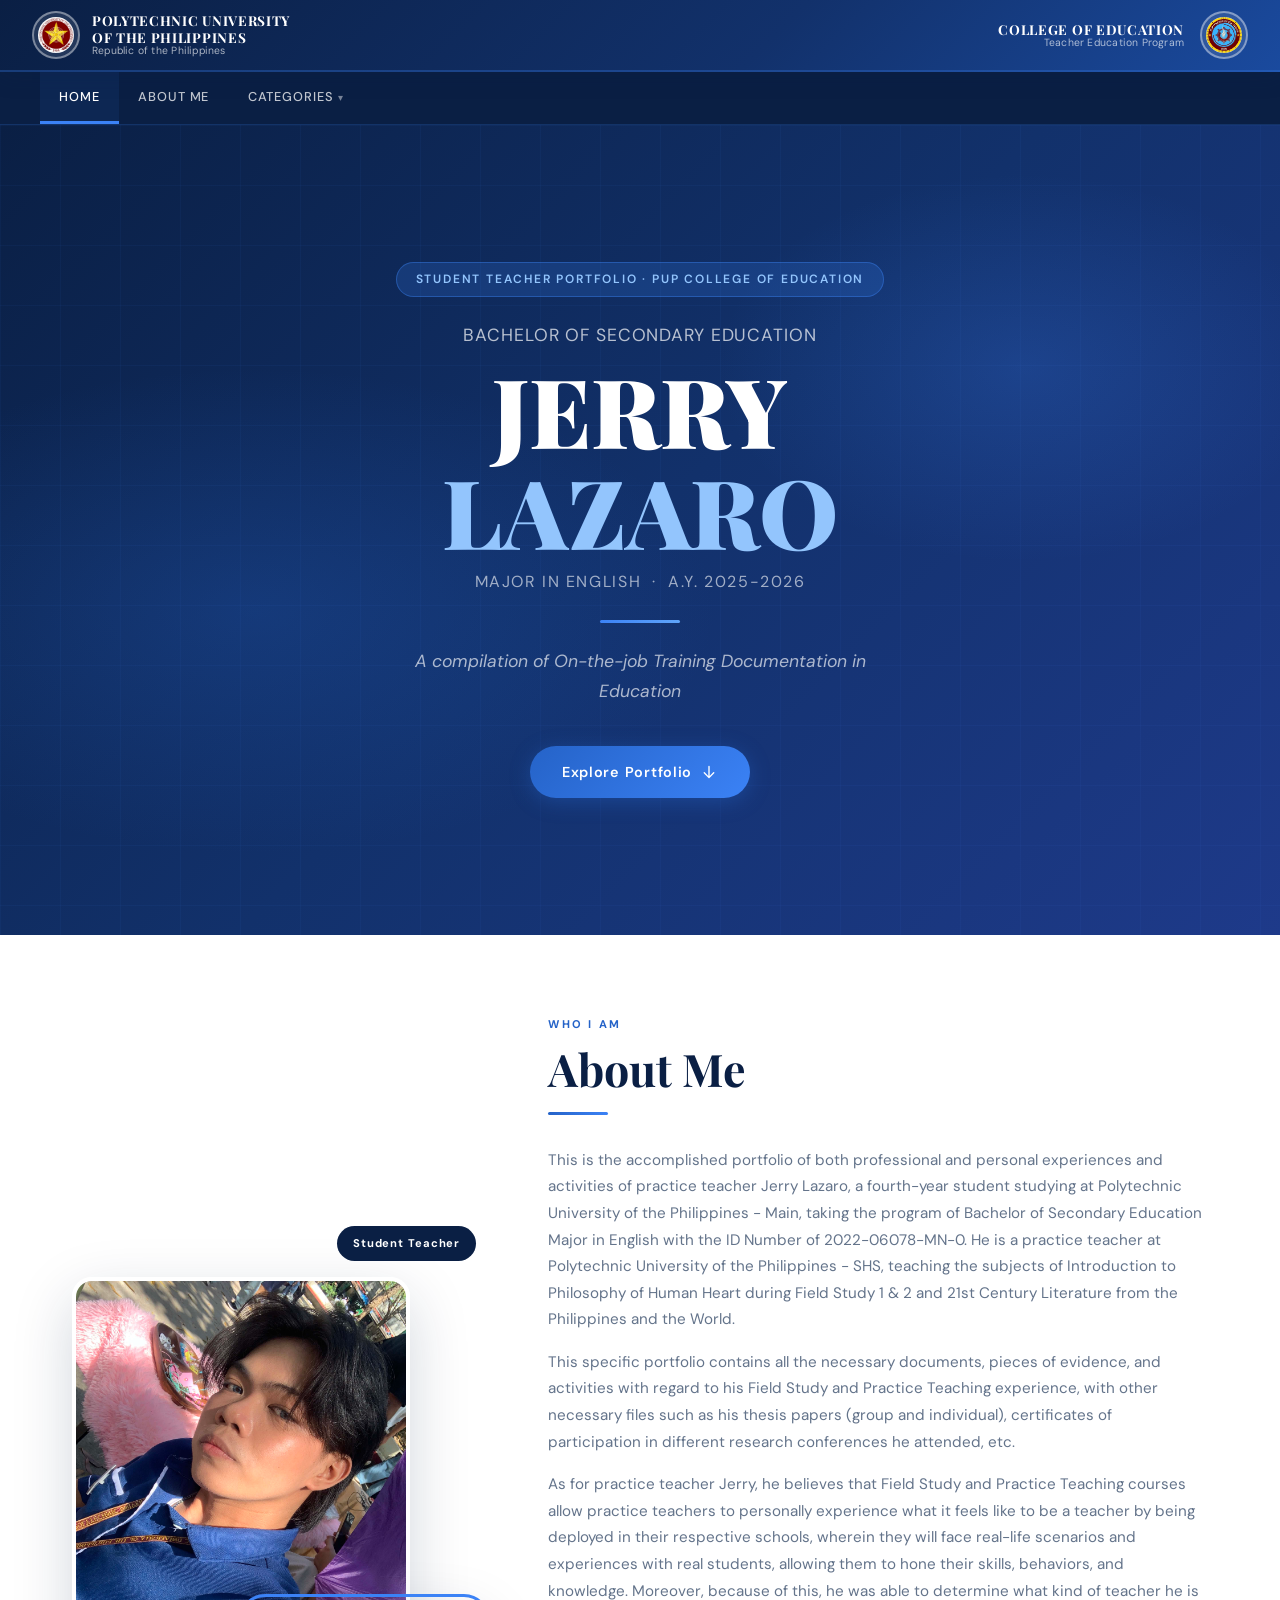
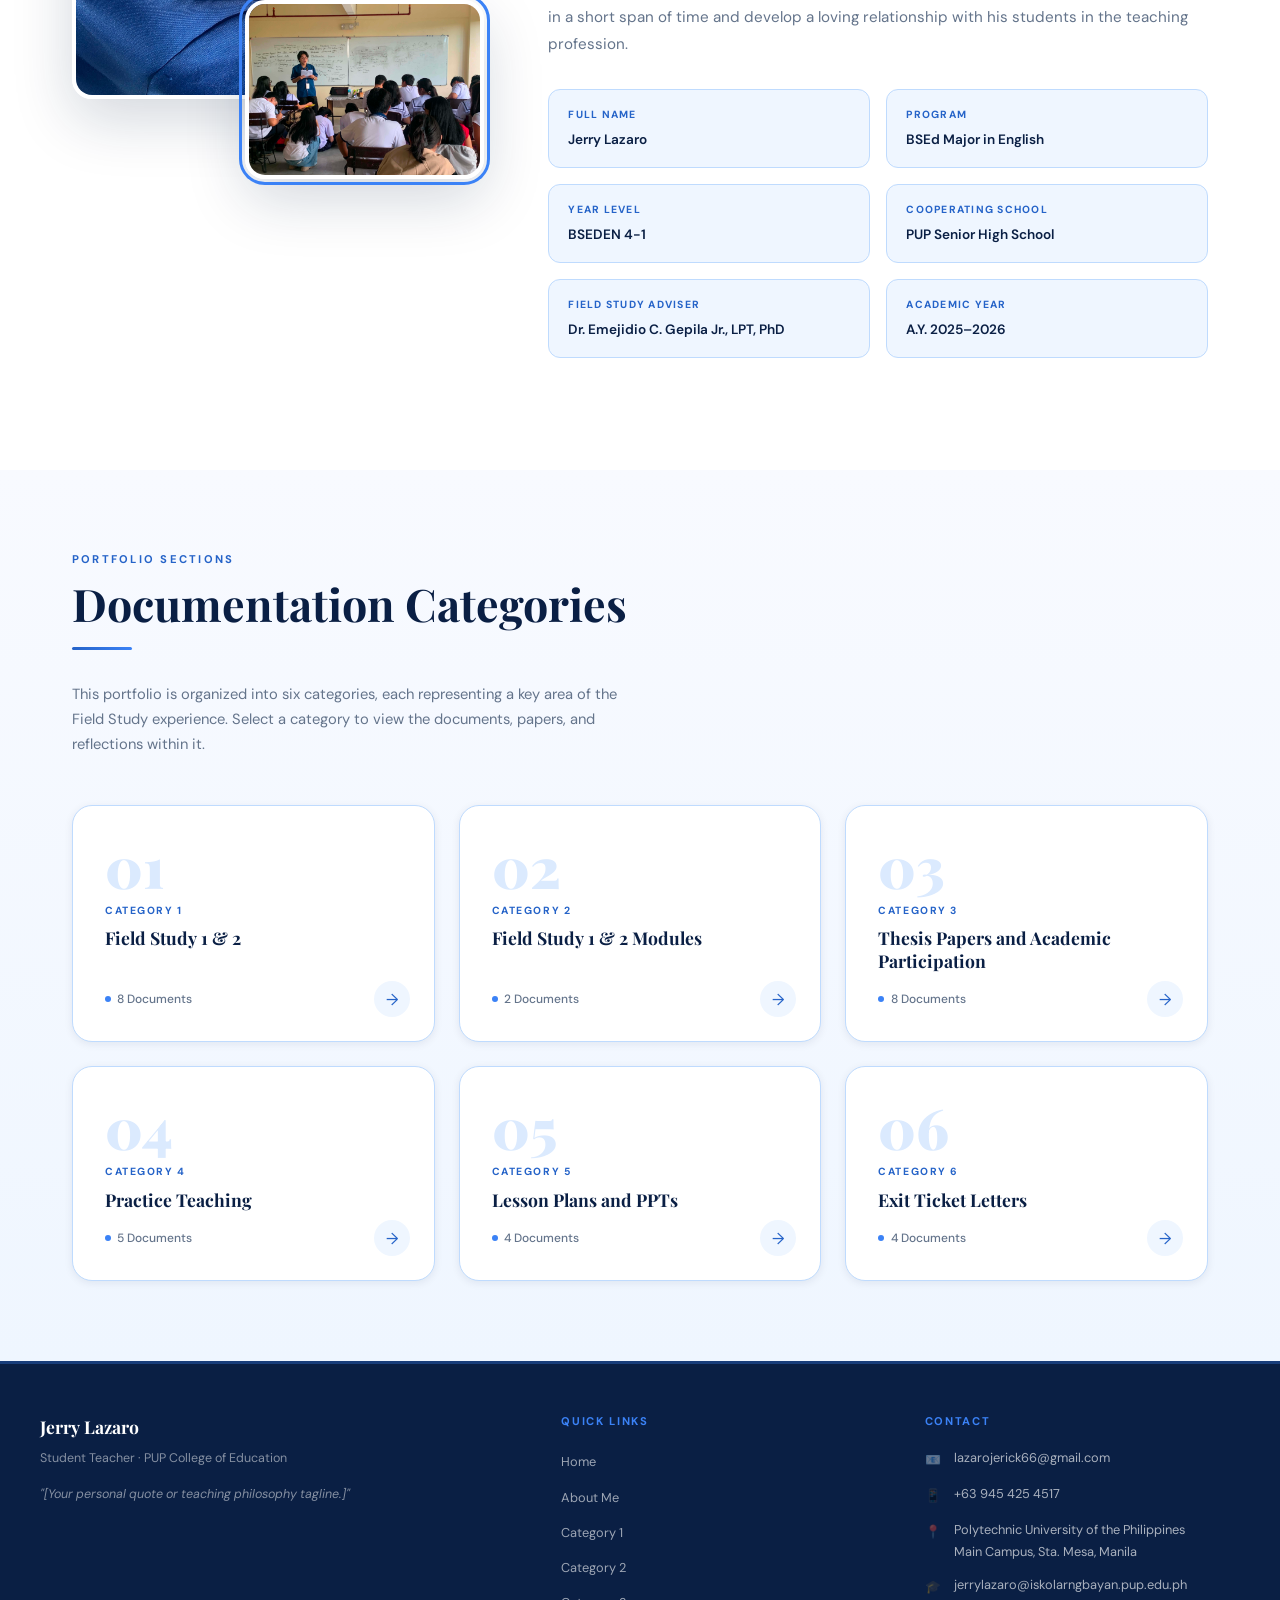
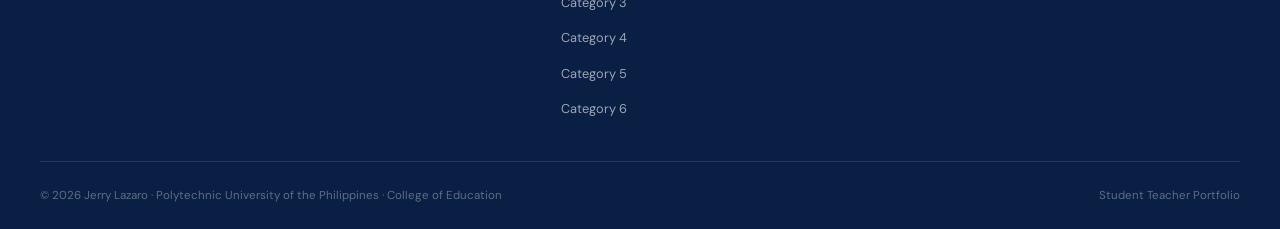
==== index.html @ 4f6f1a54 "Add files via upload" ====
<!DOCTYPE html>
<html lang="en">
<head>
  <meta charset="UTF-8" />
  <meta name="viewport" content="width=device-width, initial-scale=1.0" />
  <title>JERRY LAZARO — Student Teacher Portfolio | PUP</title>
  <link rel="stylesheet" href="style.css" />
</head>
<body>

  <!-- ══ HEADER ══ -->
  <header class="site-header">
    <div class="header-brand">
      <div class="header-logo-placeholder">
        <img src="puplogo.jpg" alt="PUP Logo" style="width:100%; height:100%; object-fit:contain; border-radius:50%;" />
      </div>
      <div class="header-name">
        Polytechnic University<br>of the Philippines
        <span>Republic of the Philippines</span>
      </div>
    </div>
    <div class="header-right">
      <div class="header-college">
        College of Education
        <span>Teacher Education Program</span>
      </div>
      <div class="header-logo-placeholder">
        <img src="coedlogo.jpg" alt="COE Logo" style="width:100%; height:100%; object-fit:contain; border-radius:50%;" />
      </div>
    </div>
  </header>

  <!-- ══ NAV ══ -->
  <nav class="main-nav">
    <ul>
      <li><a href="index.html" class="active">Home</a></li>
      <li><a href="index.html#about">About Me</a></li>
      <li class="nav-dropdown">
        <a href="index.html#directory">Categories</a>
        <div class="dropdown-menu">
          <a href="category1.html">Category 1 — Field Study 1 &amp; 2</a>
          <a href="category2.html">Category 2 — Field Study 1 &amp; 2 Modules</a>
          <a href="category3.html">Category 3 — Thesis Papers and Academic Participation</a>
          <a href="category4.html">Category 4 — Practice Teaching</a>
          <a href="category5.html">Category 5 — Lesson Plans and PPTs</a>
          <a href="category6.html">Category 6 — Exit Ticket Letters</a>
        </div>
      </li>
    </ul>
  </nav>

  <main>

    <!-- ══ HERO ══ -->
    <section class="hero">
      <div class="hero-grid-overlay"></div>
      <div class="hero-content">
        <div class="hero-eyebrow">Student Teacher Portfolio · PUP College of Education</div>
        <p class="hero-subtitle-top">Bachelor of Secondary Education</p>
        <h1 class="hero-name">JERRY<br><em>LAZARO</em></h1>
        <p class="hero-role">Major in English &nbsp;·&nbsp; A.Y. 2025-2026</p>
        <div class="hero-divider"></div>
        <p class="hero-tagline">A compilation of On-the-job Training Documentation in Education</p>
        <a href="#about" class="hero-cta">
          Explore Portfolio
          <svg xmlns="http://www.w3.org/2000/svg" viewBox="0 0 20 20" fill="currentColor" width="18" height="18">
            <path fill-rule="evenodd" d="M10 3a.75.75 0 01.75.75v10.638l3.96-4.158a.75.75 0 111.08 1.04l-5.25 5.5a.75.75 0 01-1.08 0l-5.25-5.5a.75.75 0 111.08-1.04l3.96 4.158V3.75A.75.75 0 0110 3z" clip-rule="evenodd" />
          </svg>
        </a>
      </div>
    </section>

    <!-- ══ ABOUT ══ -->
    <section id="about" class="about-section">
      <div class="about-inner">

        <!-- Photo Column -->
        <div class="about-photo-frame">
          <div class="about-badge">Student Teacher</div>
          <div class="about-photos-stack">
            <div class="about-photo-main">
              <img src="portrait.jpg" alt="Jerry Lazaro" />
            </div>
            <div class="about-photo-action">
              <img src="teaching.jpg" alt="Jerry Lazaro teaching" />
            </div>
          </div>
        </div>

        <!-- Info Column -->
        <div>
          <p class="section-label">Who I Am</p>
          <h2 class="section-title">About Me</h2>
          <div class="section-line"></div>

          <p style="color: var(--slate); font-size: 0.95rem; margin-bottom: 1rem; line-height: 1.75;">
            This is the accomplished portfolio of both professional and personal experiences and activities of practice teacher Jerry Lazaro,
            a fourth-year student studying at Polytechnic University of the Philippines - Main, taking the program of Bachelor of Secondary
            Education Major in English with the ID Number of 2022-06078-MN-0. He is a practice teacher at Polytechnic University of the
            Philippines - SHS, teaching the subjects of Introduction to Philosophy of Human Heart during Field Study 1 &amp; 2 and 21st Century
            Literature from the Philippines and the World.
          </p>
          <p style="color: var(--slate); font-size: 0.95rem; margin-bottom: 1rem; line-height: 1.75;">
            This specific portfolio contains all the necessary documents, pieces of evidence, and activities with regard to his Field Study
            and Practice Teaching experience, with other necessary files such as his thesis papers (group and individual), certificates of
            participation in different research conferences he attended, etc.
          </p>
          <p style="color: var(--slate); font-size: 0.95rem; margin-bottom: 1rem; line-height: 1.75;">
            As for practice teacher Jerry, he believes that Field Study and Practice Teaching courses allow practice teachers to personally
            experience what it feels like to be a teacher by being deployed in their respective schools, wherein they will face real-life
            scenarios and experiences with real students, allowing them to hone their skills, behaviors, and knowledge. Moreover, because of
            this, he was able to determine what kind of teacher he is in a short span of time and develop a loving relationship with his
            students in the teaching profession.
          </p>

          <div class="about-info-grid">
            <div class="about-info-item">
              <div class="about-info-label">Full Name</div>
              <div class="about-info-value">Jerry Lazaro</div>
            </div>
            <div class="about-info-item">
              <div class="about-info-label">Program</div>
              <div class="about-info-value">BSEd Major in English</div>
            </div>
            <div class="about-info-item">
              <div class="about-info-label">Year Level</div>
              <div class="about-info-value">BSEDEN 4-1</div>
            </div>
            <div class="about-info-item">
              <div class="about-info-label">Cooperating School</div>
              <div class="about-info-value">PUP Senior High School</div>
            </div>
            <div class="about-info-item">
              <div class="about-info-label">Field Study Adviser</div>
              <div class="about-info-value">Dr. Emejidio C. Gepila Jr., LPT, PhD</div>
            </div>
            <div class="about-info-item">
              <div class="about-info-label">Academic Year</div>
              <div class="about-info-value">A.Y. 2025–2026</div>
            </div>
          </div>
        </div>

      </div>
    </section>

    <!-- ══ DIRECTORY ══ -->
    <section id="directory" class="directory-section">
      <div class="directory-inner">
        <p class="section-label">Portfolio Sections</p>
        <h2 class="section-title">Documentation Categories</h2>
        <div class="section-line"></div>
        <p style="color: var(--slate); max-width: 580px; font-size: 0.92rem;">
          This portfolio is organized into six categories, each representing a key area of the Field Study experience. Select a category to view the documents, papers, and reflections within it.
        </p>

        <div class="category-grid">

          <a href="category1.html" class="category-card">
            <div class="cat-number">01</div>
            <div class="cat-label">Category 1</div>
            <div class="cat-title">Field Study 1 &amp; 2</div>
            <div class="cat-count">8 Documents</div>
            <div class="cat-arrow">→</div>
          </a>

          <a href="category2.html" class="category-card">
            <div class="cat-number">02</div>
            <div class="cat-label">Category 2</div>
            <div class="cat-title">Field Study 1 &amp; 2 Modules</div>
            <div class="cat-count">2 Documents</div>
            <div class="cat-arrow">→</div>
          </a>

          <a href="category3.html" class="category-card">
            <div class="cat-number">03</div>
            <div class="cat-label">Category 3</div>
            <div class="cat-title">Thesis Papers and Academic Participation</div>
            <div class="cat-count">8 Documents</div>
            <div class="cat-arrow">→</div>
          </a>

          <a href="category4.html" class="category-card">
            <div class="cat-number">04</div>
            <div class="cat-label">Category 4</div>
            <div class="cat-title">Practice Teaching</div>
            <div class="cat-count">5 Documents</div>
            <div class="cat-arrow">→</div>
          </a>

          <a href="category5.html" class="category-card">
            <div class="cat-number">05</div>
            <div class="cat-label">Category 5</div>
            <div class="cat-title">Lesson Plans and PPTs</div>
            <div class="cat-count">4 Documents</div>
            <div class="cat-arrow">→</div>
          </a>

          <a href="category6.html" class="category-card">
            <div class="cat-number">06</div>
            <div class="cat-label">Category 6</div>
            <div class="cat-title">Exit Ticket Letters</div>
            <div class="cat-count">4 Documents</div>
            <div class="cat-arrow">→</div>
          </a>

        </div>
      </div>
    </section>

  </main>

  <!-- ══ FOOTER ══ -->
  <footer class="site-footer">
    <div class="footer-inner">
      <div class="footer-brand">
        <h3>Jerry Lazaro</h3>
        <p>Student Teacher · PUP College of Education</p>
        <p class="footer-tagline">"[Your personal quote or teaching philosophy tagline.]"</p>
      </div>
      <div class="footer-col">
        <h4>Quick Links</h4>
        <ul>
          <li><a href="index.html">Home</a></li>
          <li><a href="index.html#about">About Me</a></li>
          <li><a href="category1.html">Category 1</a></li>
          <li><a href="category2.html">Category 2</a></li>
          <li><a href="category3.html">Category 3</a></li>
          <li><a href="category4.html">Category 4</a></li>
          <li><a href="category5.html">Category 5</a></li>
          <li><a href="category6.html">Category 6</a></li>
        </ul>
      </div>
      <div class="footer-col">
        <h4>Contact</h4>
        <div class="footer-contact-item">
          <span class="footer-contact-icon">📧</span>
          <span>lazarojerick66@gmail.com</span>
        </div>
        <div class="footer-contact-item">
          <span class="footer-contact-icon">📱</span>
          <span>+63 945 425 4517</span>
        </div>
        <div class="footer-contact-item">
          <span class="footer-contact-icon">📍</span>
          <span>Polytechnic University of the Philippines<br>Main Campus, Sta. Mesa, Manila</span>
        </div>
        <div class="footer-contact-item">
          <span class="footer-contact-icon">🎓</span>
          <span>jerrylazaro@iskolarngbayan.pup.edu.ph</span>
        </div>
      </div>
    </div>
    <div class="footer-bottom">
      <span>© 2026 Jerry Lazaro · Polytechnic University of the Philippines · College of Education</span>
      <span>Student Teacher Portfolio</span>
    </div>
  </footer>

</body>
</html>
---- style.css ----
/* ================================================
   STUDENT TEACHER PORTFOLIO - MAIN STYLESHEET
   Polytechnic University of the Philippines
   ================================================ */

@import url('https://fonts.googleapis.com/css2?family=Playfair+Display:wght@400;700;900&family=DM+Sans:wght@300;400;500;600&family=DM+Serif+Display&display=swap');

/* ── CSS Variables ── */
:root {
  --navy: #0a1f44;
  --navy-mid: #12316b;
  --blue: #1a4a9e;
  --blue-light: #2563c8;
  --sky: #3b82f6;
  --sky-pale: #dbeafe;
  --ice: #eff6ff;
  --white: #ffffff;
  --off-white: #f8faff;
  --slate: #64748b;
  --muted: #94a3b8;
  --border: #bfdbfe;
  --gold: #f59e0b;
  --shadow-sm: 0 2px 8px rgba(10,31,68,0.08);
  --shadow-md: 0 8px 32px rgba(10,31,68,0.12);
  --shadow-lg: 0 20px 60px rgba(10,31,68,0.18);
  --radius: 12px;
  --radius-lg: 20px;
  --transition: all 0.3s cubic-bezier(0.4, 0, 0.2, 1);
}

/* ── Reset & Base ── */
*, *::before, *::after { box-sizing: border-box; margin: 0; padding: 0; }

html { scroll-behavior: smooth; }

body {
  font-family: 'DM Sans', sans-serif;
  background: var(--off-white);
  color: var(--navy);
  line-height: 1.7;
  min-height: 100vh;
  display: flex;
  flex-direction: column;
}

a { color: inherit; text-decoration: none; }
img { max-width: 100%; }

/* ── Header ── */
.site-header {
  background: linear-gradient(135deg, var(--navy) 0%, var(--navy-mid) 60%, var(--blue) 100%);
  padding: 0 2rem;
  height: 72px;
  display: flex;
  align-items: center;
  justify-content: space-between;
  position: sticky;
  top: 0;
  z-index: 1000;
  box-shadow: 0 4px 20px rgba(10,31,68,0.25);
  border-bottom: 2px solid rgba(59,130,246,0.3);
}

.header-brand {
  display: flex;
  align-items: center;
  gap: 0.75rem;
}

.header-logo-placeholder {
  width: 48px;
  height: 48px;
  border-radius: 50%;
  border: 2px solid rgba(255,255,255,0.4);
  background: rgba(255,255,255,0.1);
  display: flex;
  align-items: center;
  justify-content: center;
  font-size: 0.55rem;
  color: rgba(255,255,255,0.7);
  text-align: center;
  font-weight: 600;
  letter-spacing: 0.02em;
  flex-shrink: 0;
  text-transform: uppercase;
  padding: 4px;
}

.header-name {
  font-family: 'Playfair Display', serif;
  font-size: 0.85rem;
  font-weight: 700;
  color: var(--white);
  line-height: 1.2;
  text-transform: uppercase;
  letter-spacing: 0.05em;
}

.header-name span {
  display: block;
  font-size: 0.65rem;
  font-weight: 400;
  color: rgba(255,255,255,0.65);
  text-transform: none;
  letter-spacing: 0.02em;
  font-family: 'DM Sans', sans-serif;
}

.header-right {
  display: flex;
  align-items: center;
  gap: 1rem;
}

.header-college {
  font-family: 'Playfair Display', serif;
  font-size: 0.85rem;
  font-weight: 700;
  color: var(--white);
  text-align: right;
  line-height: 1.2;
  text-transform: uppercase;
  letter-spacing: 0.05em;
}

.header-college span {
  display: block;
  font-size: 0.65rem;
  font-weight: 400;
  color: rgba(255,255,255,0.65);
  text-transform: none;
  letter-spacing: 0.02em;
  font-family: 'DM Sans', sans-serif;
}

/* ── Nav ── */
.main-nav {
  background: var(--navy);
  border-bottom: 1px solid rgba(59,130,246,0.2);
  padding: 0 2rem;
}

.main-nav ul {
  list-style: none;
  display: flex;
  gap: 0;
  max-width: 1200px;
  margin: 0 auto;
}

.main-nav a {
  display: block;
  padding: 0.85rem 1.2rem;
  font-size: 0.8rem;
  font-weight: 500;
  color: rgba(255,255,255,0.75);
  text-transform: uppercase;
  letter-spacing: 0.07em;
  transition: var(--transition);
  border-bottom: 3px solid transparent;
  position: relative;
}

.main-nav a:hover,
.main-nav a.active {
  color: var(--white);
  border-bottom-color: var(--sky);
  background: rgba(59,130,246,0.08);
}

/* Dropdown */
.nav-dropdown { position: relative; }
.nav-dropdown > a::after {
  content: ' ▾';
  font-size: 0.65rem;
  opacity: 0.6;
}
.dropdown-menu {
  display: none;
  position: absolute;
  top: 100%;
  left: 0;
  background: var(--navy);
  border: 1px solid rgba(59,130,246,0.25);
  border-top: none;
  min-width: 220px;
  z-index: 999;
  box-shadow: var(--shadow-lg);
}
.nav-dropdown:hover .dropdown-menu { display: block; }
.dropdown-menu a {
  display: block;
  padding: 0.7rem 1.2rem;
  font-size: 0.75rem;
  border-bottom: none;
  color: rgba(255,255,255,0.7);
}
.dropdown-menu a:hover { color: var(--white); background: rgba(59,130,246,0.15); }

/* ── Main Content ── */
main { flex: 1; }

/* ── Hero / Landing ── */
.hero {
  background: linear-gradient(135deg, var(--navy) 0%, var(--navy-mid) 50%, #1e3a8a 100%);
  min-height: 90vh;
  display: flex;
  align-items: center;
  justify-content: center;
  text-align: center;
  padding: 4rem 2rem;
  position: relative;
  overflow: hidden;
}

.hero::before {
  content: '';
  position: absolute;
  inset: 0;
  background:
    radial-gradient(ellipse 60% 50% at 20% 60%, rgba(37,99,200,0.25) 0%, transparent 60%),
    radial-gradient(ellipse 40% 40% at 80% 30%, rgba(59,130,246,0.2) 0%, transparent 60%);
}

.hero-grid-overlay {
  position: absolute;
  inset: 0;
  background-image:
    linear-gradient(rgba(59,130,246,0.05) 1px, transparent 1px),
    linear-gradient(90deg, rgba(59,130,246,0.05) 1px, transparent 1px);
  background-size: 60px 60px;
}

.hero-content {
  position: relative;
  z-index: 1;
  max-width: 860px;
}

.hero-eyebrow {
  display: inline-block;
  background: rgba(59,130,246,0.2);
  border: 1px solid rgba(59,130,246,0.4);
  color: #93c5fd;
  font-size: 0.75rem;
  font-weight: 600;
  letter-spacing: 0.15em;
  text-transform: uppercase;
  padding: 0.4rem 1.2rem;
  border-radius: 50px;
  margin-bottom: 1.5rem;
}

.hero-subtitle-top {
  font-family: 'DM Sans', sans-serif;
  font-size: 1.1rem;
  font-weight: 400;
  color: rgba(255,255,255,0.7);
  letter-spacing: 0.05em;
  margin-bottom: 0.5rem;
  text-transform: uppercase;
}

.hero-name {
  font-family: 'Playfair Display', serif;
  font-size: clamp(3rem, 8vw, 6rem);
  font-weight: 900;
  color: var(--white);
  line-height: 1.05;
  margin-bottom: 0.5rem;
}

.hero-name em {
  font-style: normal;
  color: #93c5fd;
}

.hero-role {
  font-family: 'DM Sans', sans-serif;
  font-size: 1rem;
  color: rgba(255,255,255,0.6);
  letter-spacing: 0.1em;
  text-transform: uppercase;
  margin-bottom: 1rem;
}

.hero-divider {
  width: 80px;
  height: 3px;
  background: linear-gradient(90deg, var(--sky), #60a5fa);
  margin: 1.5rem auto;
  border-radius: 2px;
}

.hero-tagline {
  font-size: 1.1rem;
  color: rgba(255,255,255,0.65);
  max-width: 520px;
  margin: 0 auto 2.5rem;
  font-style: italic;
}

.hero-cta {
  display: inline-flex;
  align-items: center;
  gap: 0.5rem;
  background: linear-gradient(135deg, var(--blue-light), var(--sky));
  color: var(--white);
  font-weight: 600;
  font-size: 0.9rem;
  padding: 0.85rem 2rem;
  border-radius: 50px;
  letter-spacing: 0.05em;
  transition: var(--transition);
  box-shadow: 0 4px 20px rgba(37,99,200,0.4);
}

.hero-cta:hover {
  transform: translateY(-2px);
  box-shadow: 0 8px 30px rgba(37,99,200,0.5);
}

/* ── Section Base ── */
.section {
  padding: 5rem 2rem;
  max-width: 1200px;
  margin: 0 auto;
}

.section-label {
  font-size: 0.7rem;
  font-weight: 700;
  letter-spacing: 0.2em;
  text-transform: uppercase;
  color: var(--blue-light);
  margin-bottom: 0.5rem;
}

.section-title {
  font-family: 'Playfair Display', serif;
  font-size: clamp(1.8rem, 4vw, 2.8rem);
  font-weight: 700;
  color: var(--navy);
  line-height: 1.2;
  margin-bottom: 1rem;
}

.section-line {
  width: 60px;
  height: 3px;
  background: linear-gradient(90deg, var(--blue-light), var(--sky));
  border-radius: 2px;
  margin-bottom: 2rem;
}

/* ── About Section ── */
.about-section {
  background: var(--white);
  padding: 5rem 0;
}

.about-inner {
  max-width: 1200px;
  margin: 0 auto;
  padding: 0 2rem;
  display: grid;
  grid-template-columns: 1fr 1.6fr;
  gap: 4rem;
  align-items: center;
}

.about-photo-frame {
  position: relative;
}

.about-photo {
  width: 100%;
  aspect-ratio: 3/4;
  background: linear-gradient(145deg, var(--sky-pale), var(--border));
  border-radius: var(--radius-lg);
  display: flex;
  align-items: center;
  justify-content: center;
  font-size: 0.8rem;
  color: var(--slate);
  text-align: center;
  padding: 1rem;
  border: 2px dashed var(--border);
  position: relative;
  overflow: hidden;
}

.about-photo::before {
  content: '';
  position: absolute;
  top: -20px; right: -20px;
  width: 120px; height: 120px;
  background: rgba(37,99,200,0.1);
  border-radius: 50%;
}

.about-accent {
  position: absolute;
  bottom: -12px; left: -12px;
  width: 80px; height: 80px;
  background: linear-gradient(135deg, var(--blue-light), var(--sky));
  border-radius: var(--radius);
  z-index: -1;
}

.about-badge {
  position: absolute;
  top: 1rem; right: -1rem;
  background: var(--navy);
  color: var(--white);
  font-size: 0.7rem;
  font-weight: 700;
  padding: 0.5rem 0.85rem;
  border-radius: 50px;
  letter-spacing: 0.05em;
  white-space: nowrap;
}

.about-info-grid {
  display: grid;
  grid-template-columns: 1fr 1fr;
  gap: 1rem;
  margin: 2rem 0;
}

.about-info-item {
  background: var(--ice);
  border: 1px solid var(--border);
  border-radius: var(--radius);
  padding: 1rem 1.2rem;
}

.about-info-label {
  font-size: 0.65rem;
  font-weight: 700;
  letter-spacing: 0.12em;
  text-transform: uppercase;
  color: var(--blue-light);
  margin-bottom: 0.25rem;
}

.about-info-value {
  font-size: 0.85rem;
  font-weight: 600;
  color: var(--navy);
}

.about-text p {
  color: var(--slate);
  margin-bottom: 1rem;
  font-size: 0.95rem;
}

/* ── Directory / Categories ── */
.directory-section {
  padding: 5rem 0;
  background: linear-gradient(180deg, var(--off-white) 0%, var(--ice) 100%);
}

.directory-inner {
  max-width: 1200px;
  margin: 0 auto;
  padding: 0 2rem;
}

.category-grid {
  display: grid;
  grid-template-columns: repeat(3, 1fr);
  gap: 1.5rem;
  margin-top: 3rem;
}

.category-card {
  background: var(--white);
  border-radius: var(--radius-lg);
  padding: 2rem;
  border: 1px solid var(--border);
  box-shadow: var(--shadow-sm);
  transition: var(--transition);
  display: flex;
  flex-direction: column;
  cursor: pointer;
  position: relative;
  overflow: hidden;
}

.category-card::before {
  content: '';
  position: absolute;
  top: 0; left: 0; right: 0;
  height: 4px;
  background: linear-gradient(90deg, var(--blue-light), var(--sky));
  transform: scaleX(0);
  transform-origin: left;
  transition: var(--transition);
}

.category-card:hover {
  transform: translateY(-6px);
  box-shadow: var(--shadow-lg);
  border-color: var(--sky-pale);
}

.category-card:hover::before { transform: scaleX(1); }

.cat-number {
  font-family: 'Playfair Display', serif;
  font-size: 3.5rem;
  font-weight: 900;
  color: var(--sky-pale);
  line-height: 1;
  margin-bottom: 0.5rem;
  transition: var(--transition);
}

.category-card:hover .cat-number { color: #bfdbfe; }

.cat-label {
  font-size: 0.65rem;
  font-weight: 700;
  letter-spacing: 0.15em;
  text-transform: uppercase;
  color: var(--blue-light);
  margin-bottom: 0.5rem;
}

.cat-title {
  font-family: 'Playfair Display', serif;
  font-size: 1.1rem;
  font-weight: 700;
  color: var(--navy);
  line-height: 1.3;
  margin-bottom: 1rem;
  flex: 1;
}

.cat-count {
  display: inline-flex;
  align-items: center;
  gap: 0.4rem;
  font-size: 0.75rem;
  color: var(--slate);
  font-weight: 500;
  margin-top: auto;
}

.cat-count::before {
  content: '';
  display: inline-block;
  width: 6px; height: 6px;
  border-radius: 50%;
  background: var(--sky);
}

.cat-arrow {
  position: absolute;
  bottom: 1.5rem; right: 1.5rem;
  width: 36px; height: 36px;
  background: var(--ice);
  border-radius: 50%;
  display: flex;
  align-items: center;
  justify-content: center;
  font-size: 1rem;
  color: var(--blue-light);
  transition: var(--transition);
}

.category-card:hover .cat-arrow {
  background: var(--blue-light);
  color: var(--white);
  transform: translateX(3px);
}

/* ── Category Pages ── */
.category-hero {
  background: linear-gradient(135deg, var(--navy) 0%, var(--navy-mid) 60%, var(--blue) 100%);
  padding: 4rem 2rem;
  text-align: center;
  position: relative;
  overflow: hidden;
}

.category-hero::before {
  content: '';
  position: absolute;
  inset: 0;
  background-image:
    linear-gradient(rgba(59,130,246,0.05) 1px, transparent 1px),
    linear-gradient(90deg, rgba(59,130,246,0.05) 1px, transparent 1px);
  background-size: 40px 40px;
}

.category-hero-content { position: relative; z-index: 1; }

.category-hero-number {
  font-family: 'Playfair Display', serif;
  font-size: 6rem;
  font-weight: 900;
  color: rgba(255,255,255,0.06);
  position: absolute;
  top: 50%;
  left: 50%;
  transform: translate(-50%, -50%);
  line-height: 1;
  pointer-events: none;
}

.category-hero-eyebrow {
  display: inline-block;
  background: rgba(59,130,246,0.2);
  border: 1px solid rgba(59,130,246,0.4);
  color: #93c5fd;
  font-size: 0.7rem;
  font-weight: 600;
  letter-spacing: 0.2em;
  text-transform: uppercase;
  padding: 0.35rem 1rem;
  border-radius: 50px;
  margin-bottom: 1.2rem;
}

.category-hero h1 {
  font-family: 'Playfair Display', serif;
  font-size: clamp(1.8rem, 4vw, 3rem);
  font-weight: 700;
  color: var(--white);
  line-height: 1.2;
  max-width: 700px;
  margin: 0 auto 1rem;
}

.category-hero p {
  color: rgba(255,255,255,0.65);
  font-size: 0.95rem;
  max-width: 560px;
  margin: 0 auto;
}

/* Breadcrumb */
.breadcrumb {
  background: var(--white);
  border-bottom: 1px solid var(--border);
  padding: 0.75rem 2rem;
}

.breadcrumb-inner {
  max-width: 1200px;
  margin: 0 auto;
  display: flex;
  align-items: center;
  gap: 0.5rem;
  font-size: 0.78rem;
  color: var(--slate);
}

.breadcrumb a { color: var(--blue-light); transition: var(--transition); }
.breadcrumb a:hover { color: var(--navy); }
.breadcrumb .sep { color: var(--muted); }
.breadcrumb .current { color: var(--navy); font-weight: 600; }

/* Papers Grid */
.papers-section {
  padding: 4rem 2rem;
  max-width: 1200px;
  margin: 0 auto;
}

.papers-grid {
  display: grid;
  grid-template-columns: repeat(auto-fill, minmax(320px, 1fr));
  gap: 1.5rem;
  margin-top: 2rem;
}

.paper-card {
  background: var(--white);
  border-radius: var(--radius-lg);
  border: 1px solid var(--border);
  overflow: hidden;
  box-shadow: var(--shadow-sm);
  transition: var(--transition);
  display: flex;
  flex-direction: column;
}

.paper-card:hover {
  transform: translateY(-4px);
  box-shadow: var(--shadow-md);
  border-color: #bfdbfe;
}

.paper-thumbnail {
  height: 160px;
  background: linear-gradient(135deg, var(--sky-pale), var(--border));
  display: flex;
  align-items: center;
  justify-content: center;
  position: relative;
  overflow: hidden;
}

.paper-thumbnail-icon {
  font-size: 3rem;
  opacity: 0.4;
}

.paper-type-badge {
  position: absolute;
  top: 0.75rem; left: 0.75rem;
  background: var(--navy);
  color: var(--white);
  font-size: 0.6rem;
  font-weight: 700;
  letter-spacing: 0.12em;
  text-transform: uppercase;
  padding: 0.25rem 0.65rem;
  border-radius: 50px;
}

.paper-body {
  padding: 1.5rem;
  flex: 1;
  display: flex;
  flex-direction: column;
}

.paper-number {
  font-size: 0.65rem;
  font-weight: 700;
  letter-spacing: 0.15em;
  color: var(--blue-light);
  text-transform: uppercase;
  margin-bottom: 0.4rem;
}

.paper-title {
  font-family: 'Playfair Display', serif;
  font-size: 1rem;
  font-weight: 700;
  color: var(--navy);
  line-height: 1.35;
  margin-bottom: 0.75rem;
}

.paper-description {
  font-size: 0.82rem;
  color: var(--slate);
  line-height: 1.65;
  flex: 1;
  margin-bottom: 1.25rem;
}

.paper-link {
  display: inline-flex;
  align-items: center;
  gap: 0.4rem;
  background: linear-gradient(135deg, var(--blue), var(--sky));
  color: var(--white);
  font-size: 0.78rem;
  font-weight: 600;
  padding: 0.6rem 1.2rem;
  border-radius: 50px;
  transition: var(--transition);
  align-self: flex-start;
  letter-spacing: 0.04em;
}

.paper-link:hover {
  transform: translateX(2px);
  box-shadow: 0 4px 16px rgba(37,99,200,0.35);
}

.paper-link svg {
  width: 14px; height: 14px;
  flex-shrink: 0;
}

/* ── Footer ── */
.site-footer {
  background: var(--navy);
  color: rgba(255,255,255,0.75);
  padding: 3rem 2rem 1.5rem;
  margin-top: auto;
  border-top: 3px solid rgba(59,130,246,0.3);
}

.footer-inner {
  max-width: 1200px;
  margin: 0 auto;
  display: grid;
  grid-template-columns: 1.5fr 1fr 1fr;
  gap: 3rem;
  padding-bottom: 2rem;
  border-bottom: 1px solid rgba(255,255,255,0.1);
}

.footer-brand h3 {
  font-family: 'Playfair Display', serif;
  font-size: 1.1rem;
  font-weight: 700;
  color: var(--white);
  margin-bottom: 0.35rem;
}

.footer-brand p {
  font-size: 0.78rem;
  color: rgba(255,255,255,0.5);
  margin-bottom: 1rem;
}

.footer-tagline {
  font-size: 0.8rem;
  font-style: italic;
  color: rgba(255,255,255,0.4);
  line-height: 1.6;
}

.footer-col h4 {
  font-size: 0.7rem;
  font-weight: 700;
  letter-spacing: 0.15em;
  text-transform: uppercase;
  color: var(--sky);
  margin-bottom: 1rem;
}

.footer-col ul { list-style: none; }
.footer-col ul li { margin-bottom: 0.5rem; }
.footer-col ul a {
  font-size: 0.8rem;
  color: rgba(255,255,255,0.6);
  transition: var(--transition);
}
.footer-col ul a:hover { color: var(--white); }

.footer-contact-item {
  display: flex;
  align-items: flex-start;
  gap: 0.6rem;
  margin-bottom: 0.75rem;
  font-size: 0.8rem;
  color: rgba(255,255,255,0.65);
}

.footer-contact-icon {
  width: 20px;
  flex-shrink: 0;
  opacity: 0.6;
  margin-top: 2px;
}

.footer-bottom {
  max-width: 1200px;
  margin: 1.5rem auto 0;
  display: flex;
  align-items: center;
  justify-content: space-between;
  font-size: 0.72rem;
  color: rgba(255,255,255,0.35);
}

/* ── Back Link ── */
.back-link {
  display: inline-flex;
  align-items: center;
  gap: 0.4rem;
  color: var(--blue-light);
  font-size: 0.82rem;
  font-weight: 600;
  transition: var(--transition);
  margin-bottom: 2rem;
}
.back-link:hover { color: var(--navy); transform: translateX(-3px); }

/* ── Utility ── */
.text-center { text-align: center; }
.mb-0 { margin-bottom: 0; }

/* ── Responsive ── */
@media (max-width: 900px) {
  .category-grid { grid-template-columns: repeat(2, 1fr); }
  .about-inner { grid-template-columns: 1fr; gap: 2rem; }
  .about-photo { aspect-ratio: 4/3; }
  .footer-inner { grid-template-columns: 1fr; gap: 2rem; }
  .papers-grid { grid-template-columns: 1fr; }
}

@media (max-width: 600px) {
  .category-grid { grid-template-columns: 1fr; }
  .hero-name { font-size: 2.5rem; }
  .main-nav ul { flex-wrap: wrap; }
  .about-info-grid { grid-template-columns: 1fr; }
  .header-college span { display: none; }
  .site-header { height: auto; padding: 0.75rem 1rem; }
}

/* ── About Photo Stack ── */
.about-photo-frame {
  position: relative;
  display: flex;
  flex-direction: column;
  align-items: flex-start;
  gap: 1rem;
}

.about-badge {
  position: relative;
  top: auto;
  right: auto;
  left: auto;
  display: inline-block;
  background: var(--navy);
  color: var(--white);
  font-size: 0.7rem;
  font-weight: 700;
  padding: 0.5rem 1rem;
  border-radius: 50px;
  letter-spacing: 0.08em;
  white-space: nowrap;
  z-index: 3;
  align-self: flex-end;
  margin-right: 0.5rem;
}

.about-photos-stack {
  position: relative;
  width: 100%;
  padding-bottom: 5rem;
}

.about-photo-main {
  width: 82%;
  aspect-ratio: 4/5;
  border-radius: var(--radius-lg);
  overflow: hidden;
  border: 4px solid var(--white);
  box-shadow: var(--shadow-lg);
  position: relative;
  z-index: 1;
}

.about-photo-main img {
  width: 100%;
  height: 100%;
  object-fit: cover;
  object-position: center top;
  display: block;
}

.about-photo-action {
  width: 58%;
  aspect-ratio: 4/3;
  border-radius: var(--radius-lg);
  overflow: hidden;
  border: 4px solid var(--white);
  box-shadow: var(--shadow-lg);
  position: absolute;
  bottom: 0;
  right: 0;
  z-index: 2;
  outline: 3px solid var(--sky);
  outline-offset: 3px;
}

.about-photo-action img {
  width: 100%;
  height: 100%;
  object-fit: cover;
  display: block;
}

@media (max-width: 900px) {
  .about-photo-main {
    width: 100%;
  }

  .about-badge {
    align-self: flex-start;
    margin-left: 0.5rem;
  }
}
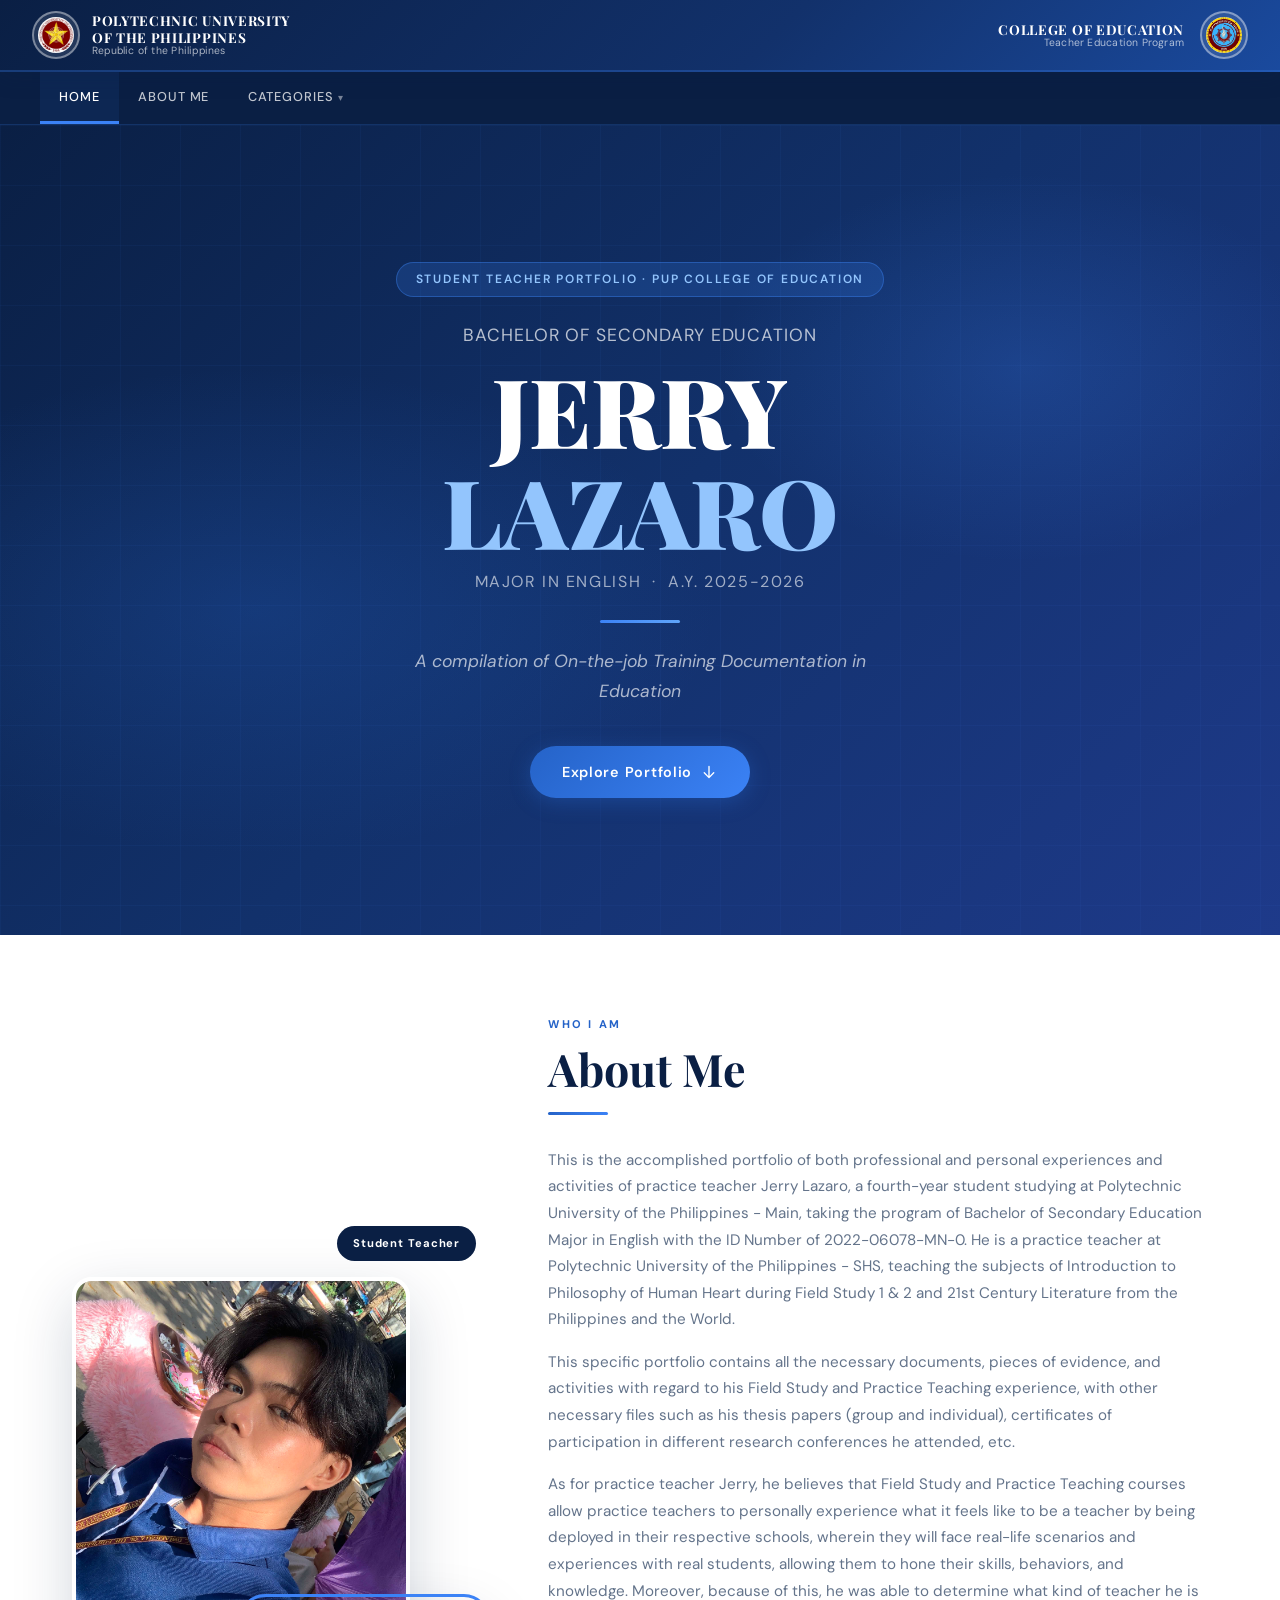
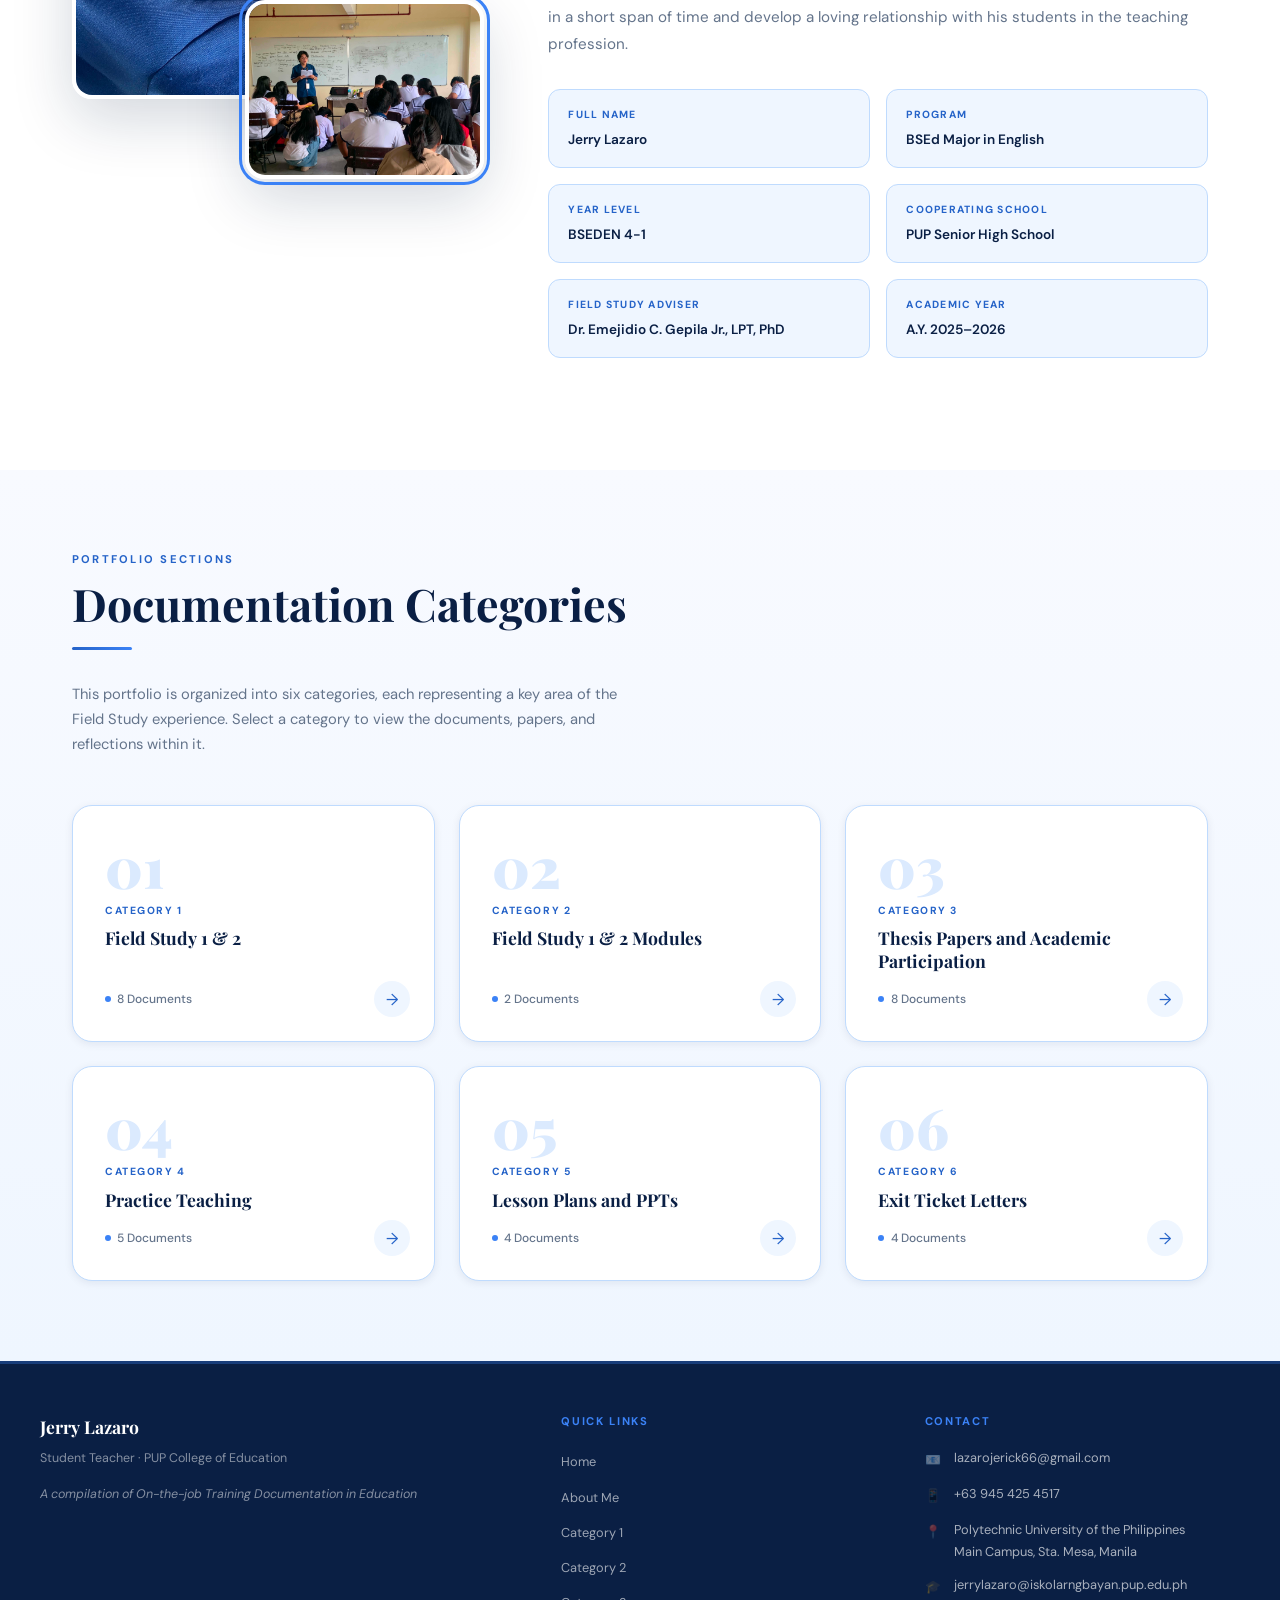
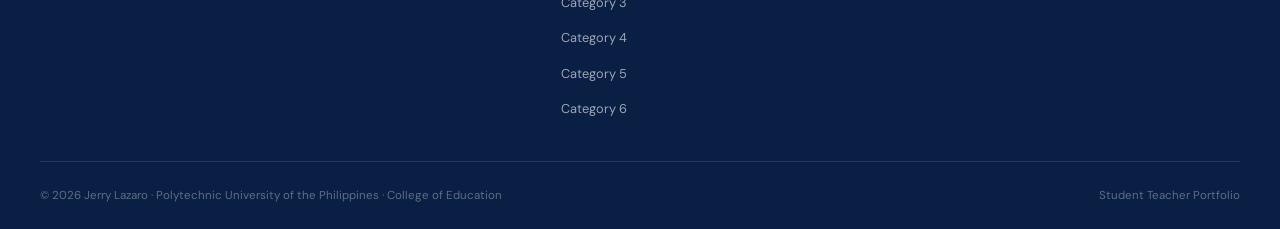
==== commit 4e7405e3: "Update index.html" ====
--- a/index.html
+++ b/index.html
@@ -216,7 +216,7 @@
       <div class="footer-brand">
         <h3>Jerry Lazaro</h3>
         <p>Student Teacher · PUP College of Education</p>
-        <p class="footer-tagline">"[Your personal quote or teaching philosophy tagline.]"</p>
+        <p class="footer-tagline">A compilation of On-the-job Training Documentation in Education</p>
       </div>
       <div class="footer-col">
         <h4>Quick Links</h4>
@@ -258,4 +258,4 @@
   </footer>
 
 </body>
-</html>+</html>
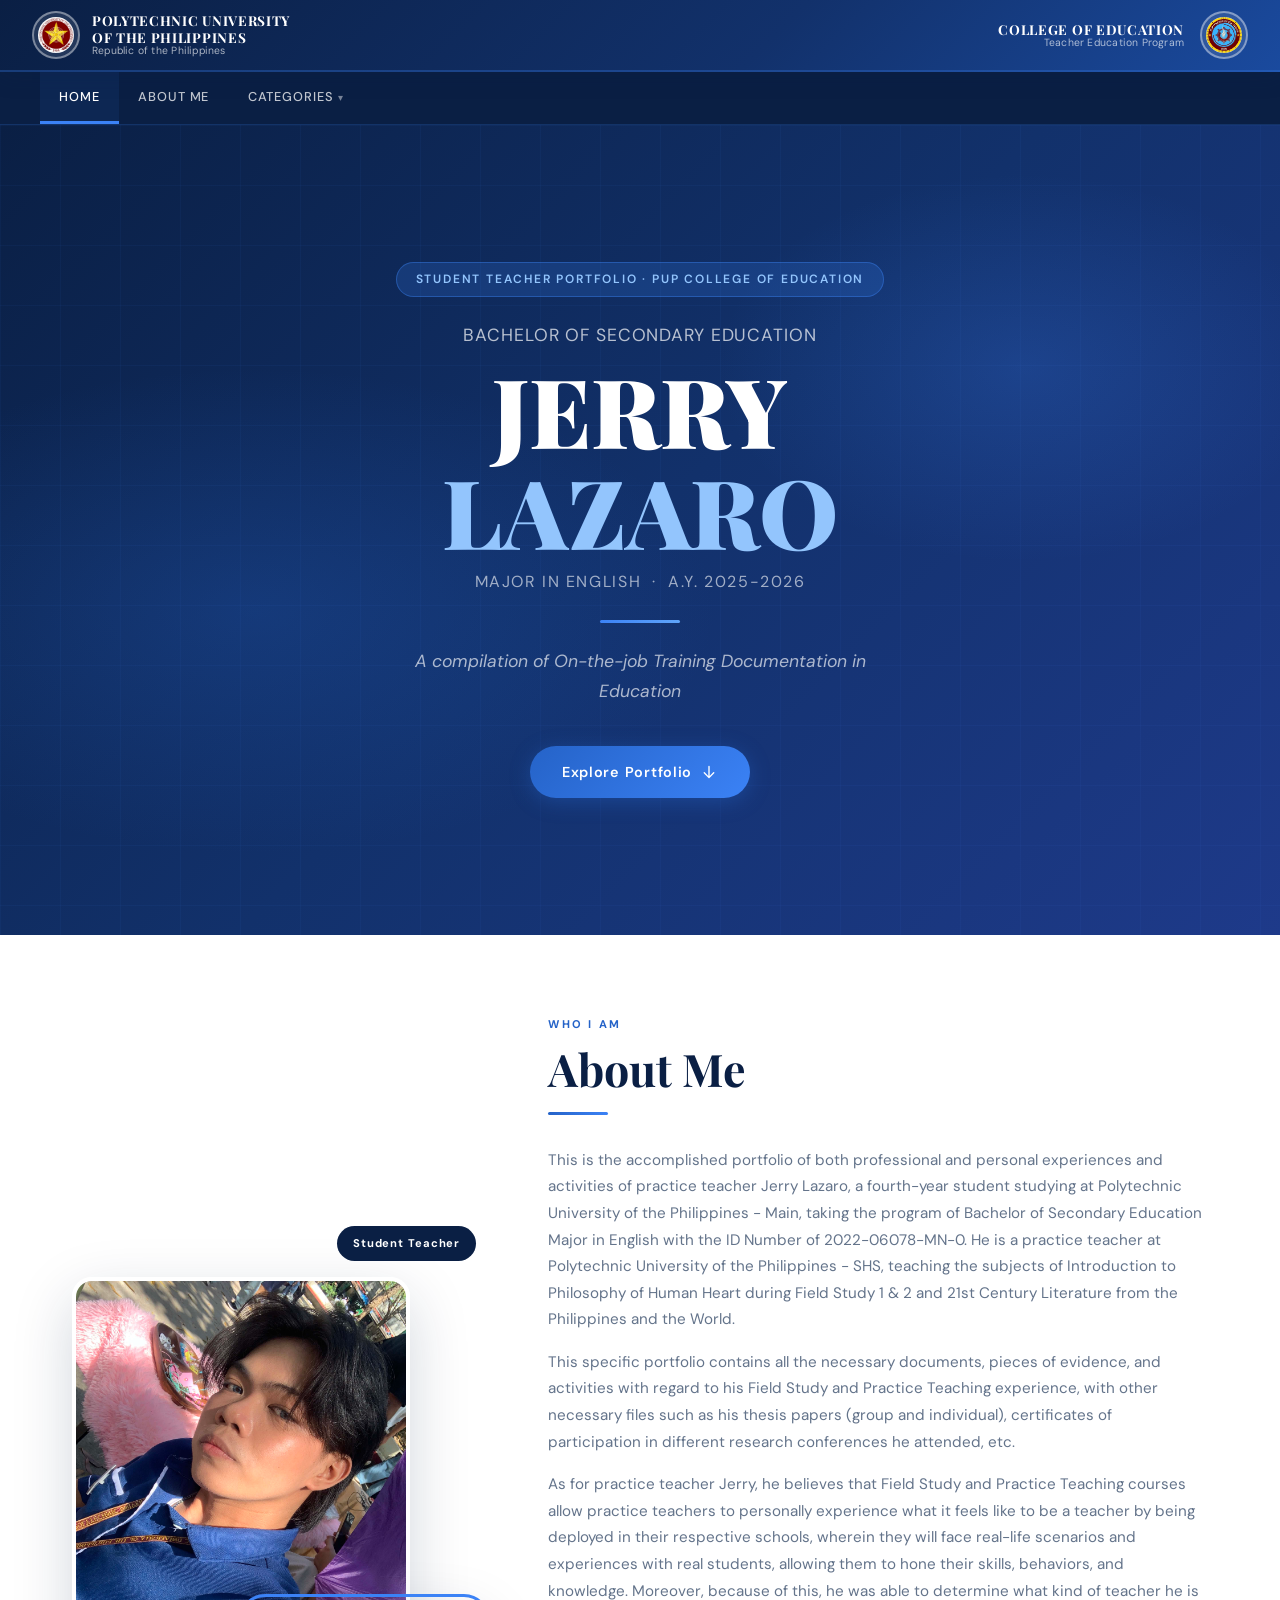
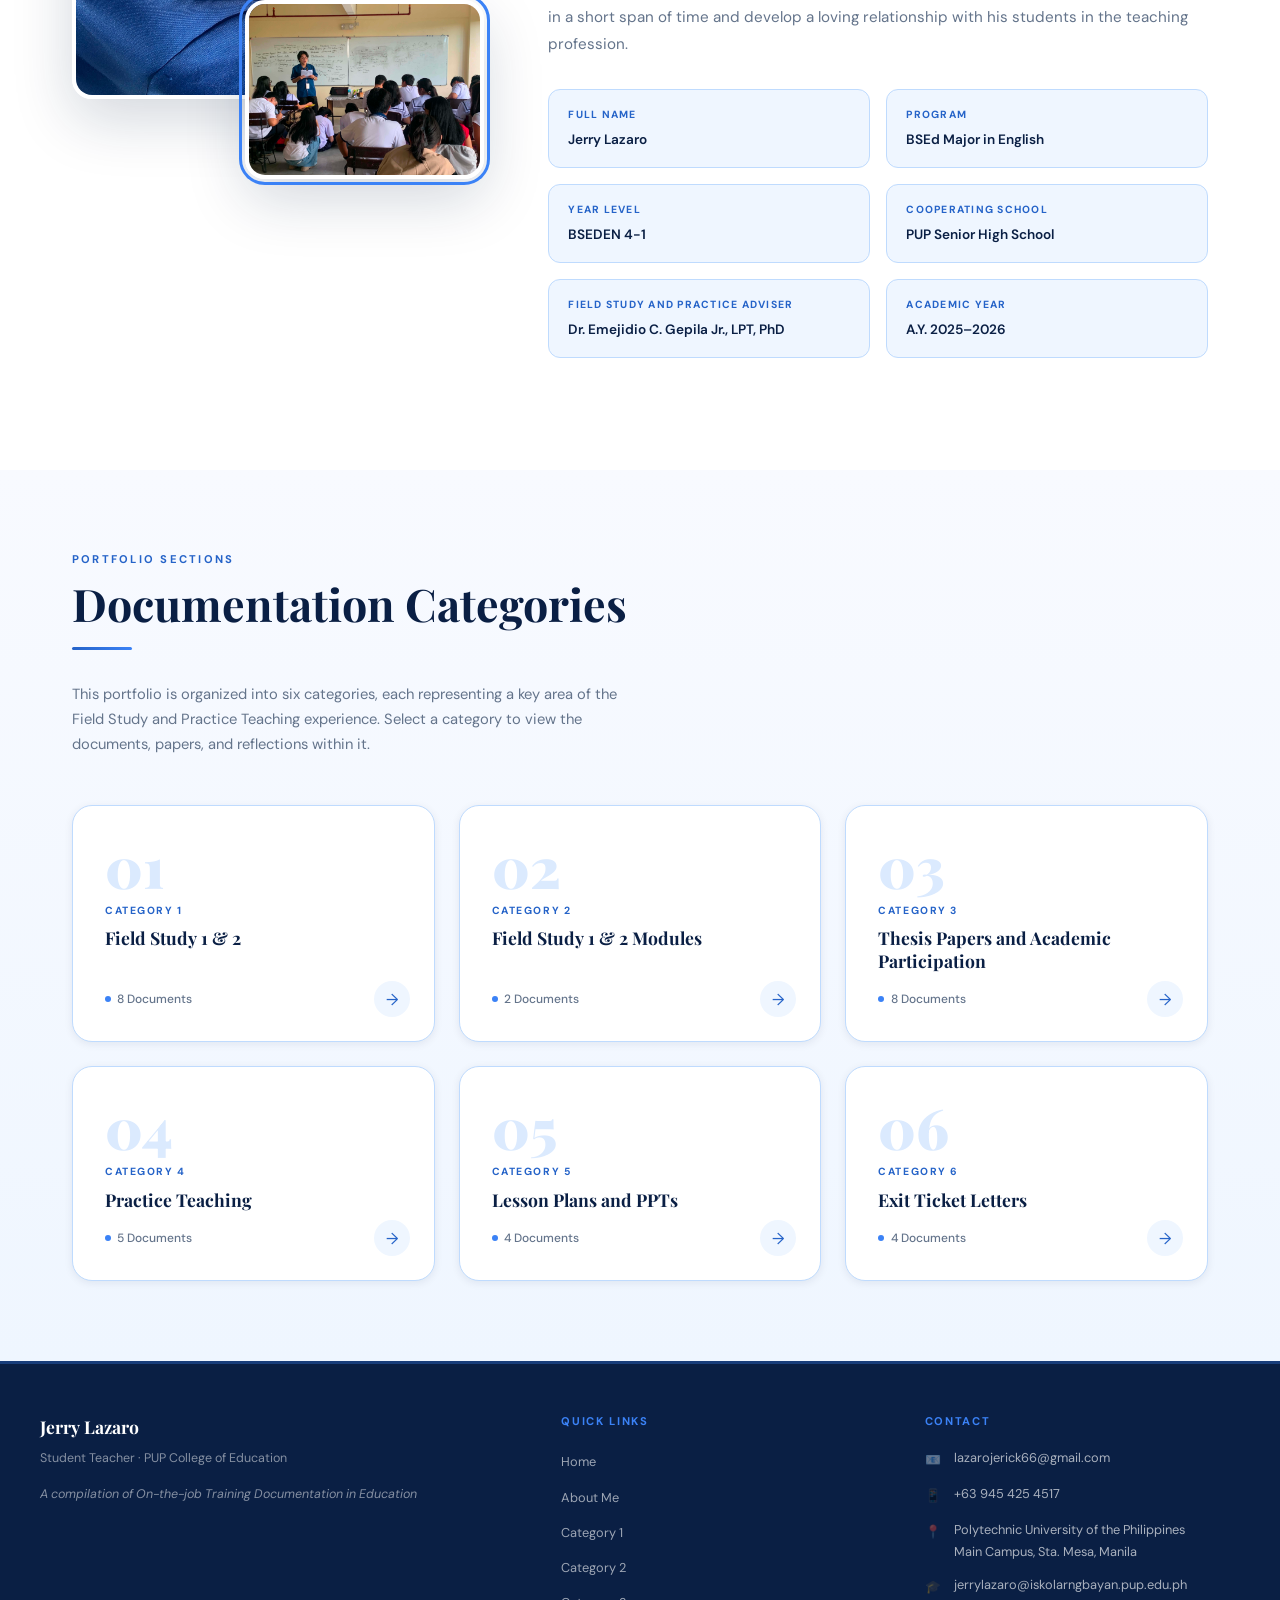
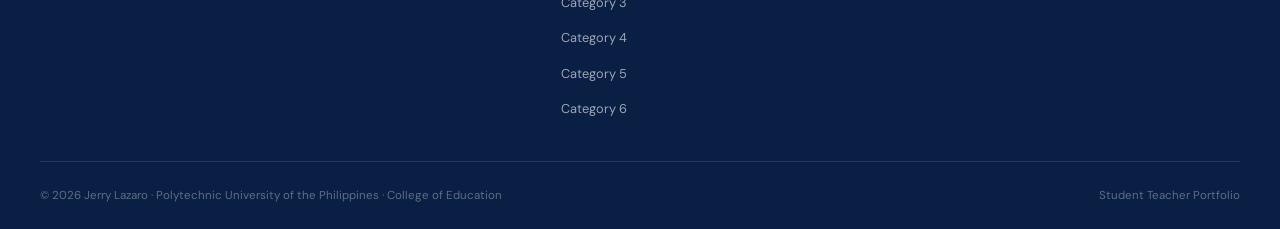
==== commit a1dd90c9: "Update index.html" ====
--- a/index.html
+++ b/index.html
@@ -131,7 +131,7 @@
               <div class="about-info-value">PUP Senior High School</div>
             </div>
             <div class="about-info-item">
-              <div class="about-info-label">Field Study Adviser</div>
+              <div class="about-info-label">Field Study and Practice Adviser</div>
               <div class="about-info-value">Dr. Emejidio C. Gepila Jr., LPT, PhD</div>
             </div>
             <div class="about-info-item">
@@ -151,7 +151,7 @@
         <h2 class="section-title">Documentation Categories</h2>
         <div class="section-line"></div>
         <p style="color: var(--slate); max-width: 580px; font-size: 0.92rem;">
-          This portfolio is organized into six categories, each representing a key area of the Field Study experience. Select a category to view the documents, papers, and reflections within it.
+          This portfolio is organized into six categories, each representing a key area of the Field Study and Practice Teaching experience. Select a category to view the documents, papers, and reflections within it.
         </p>
 
         <div class="category-grid">
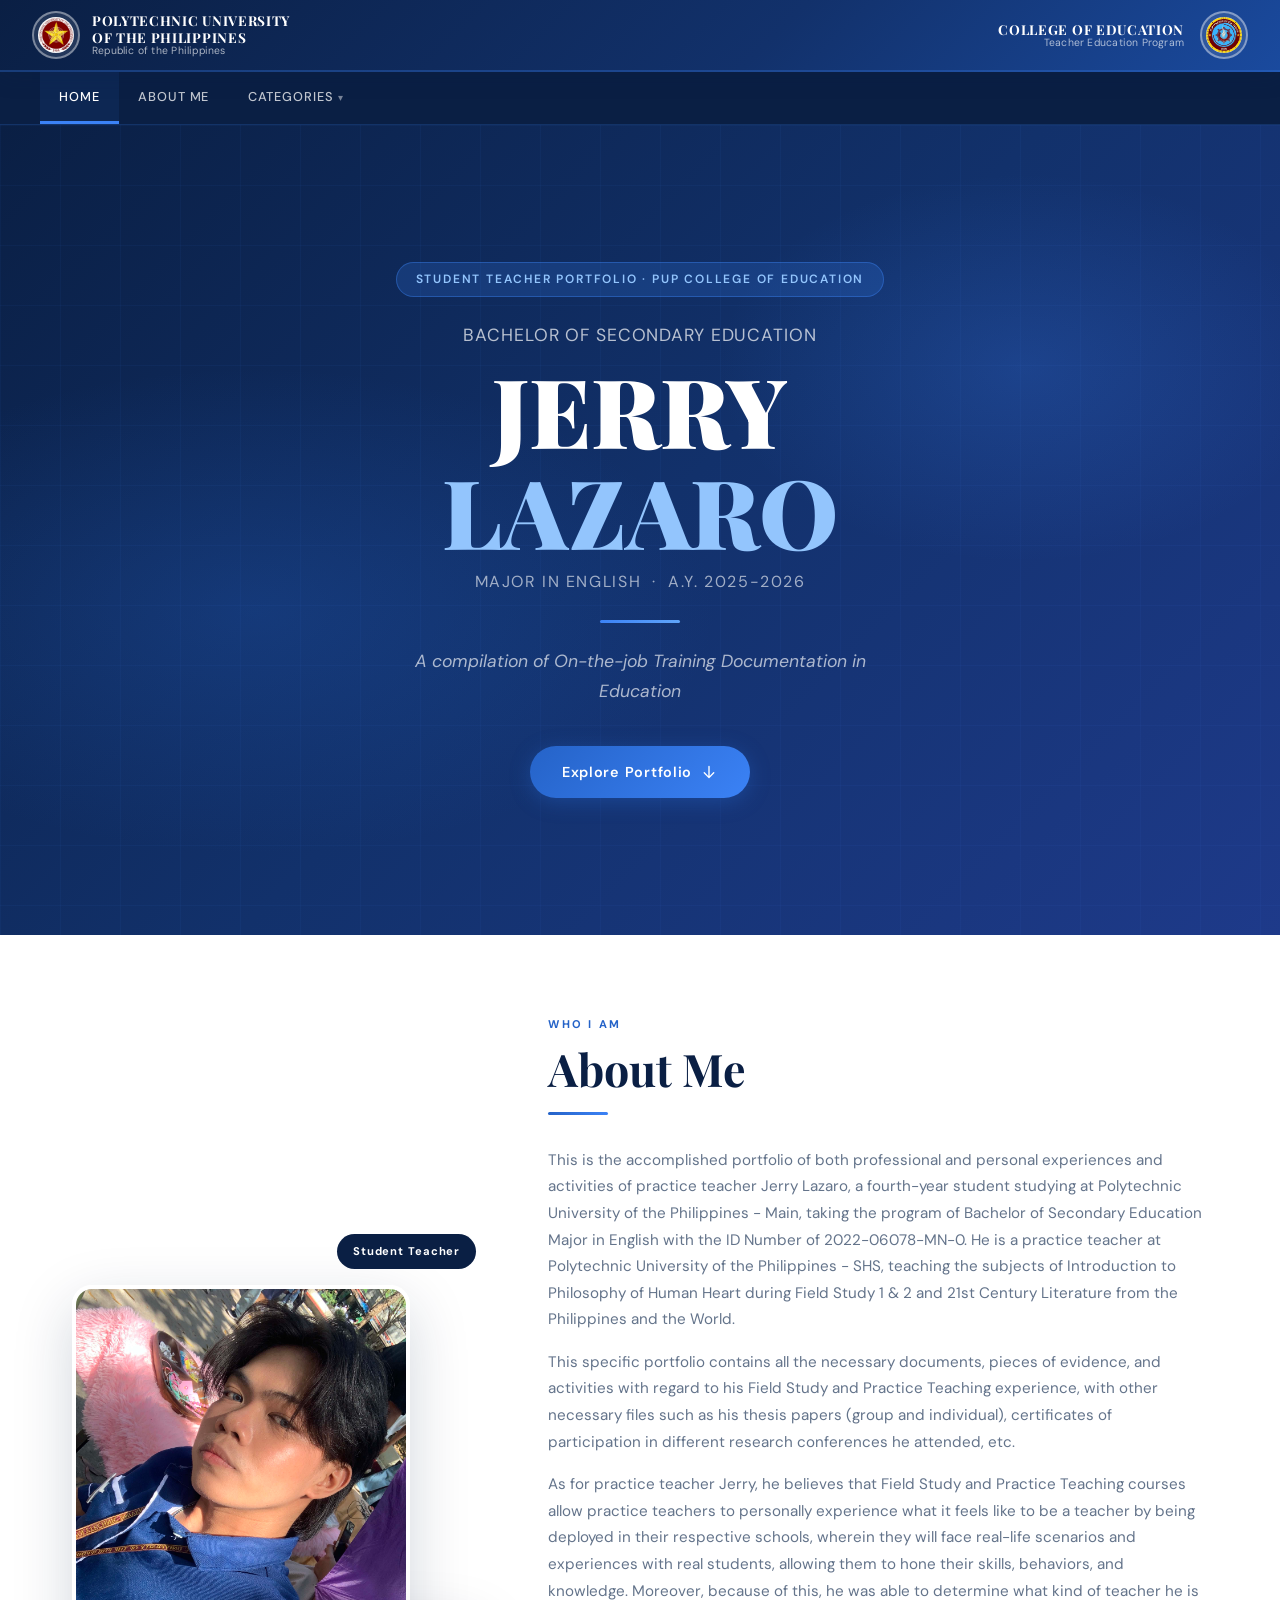
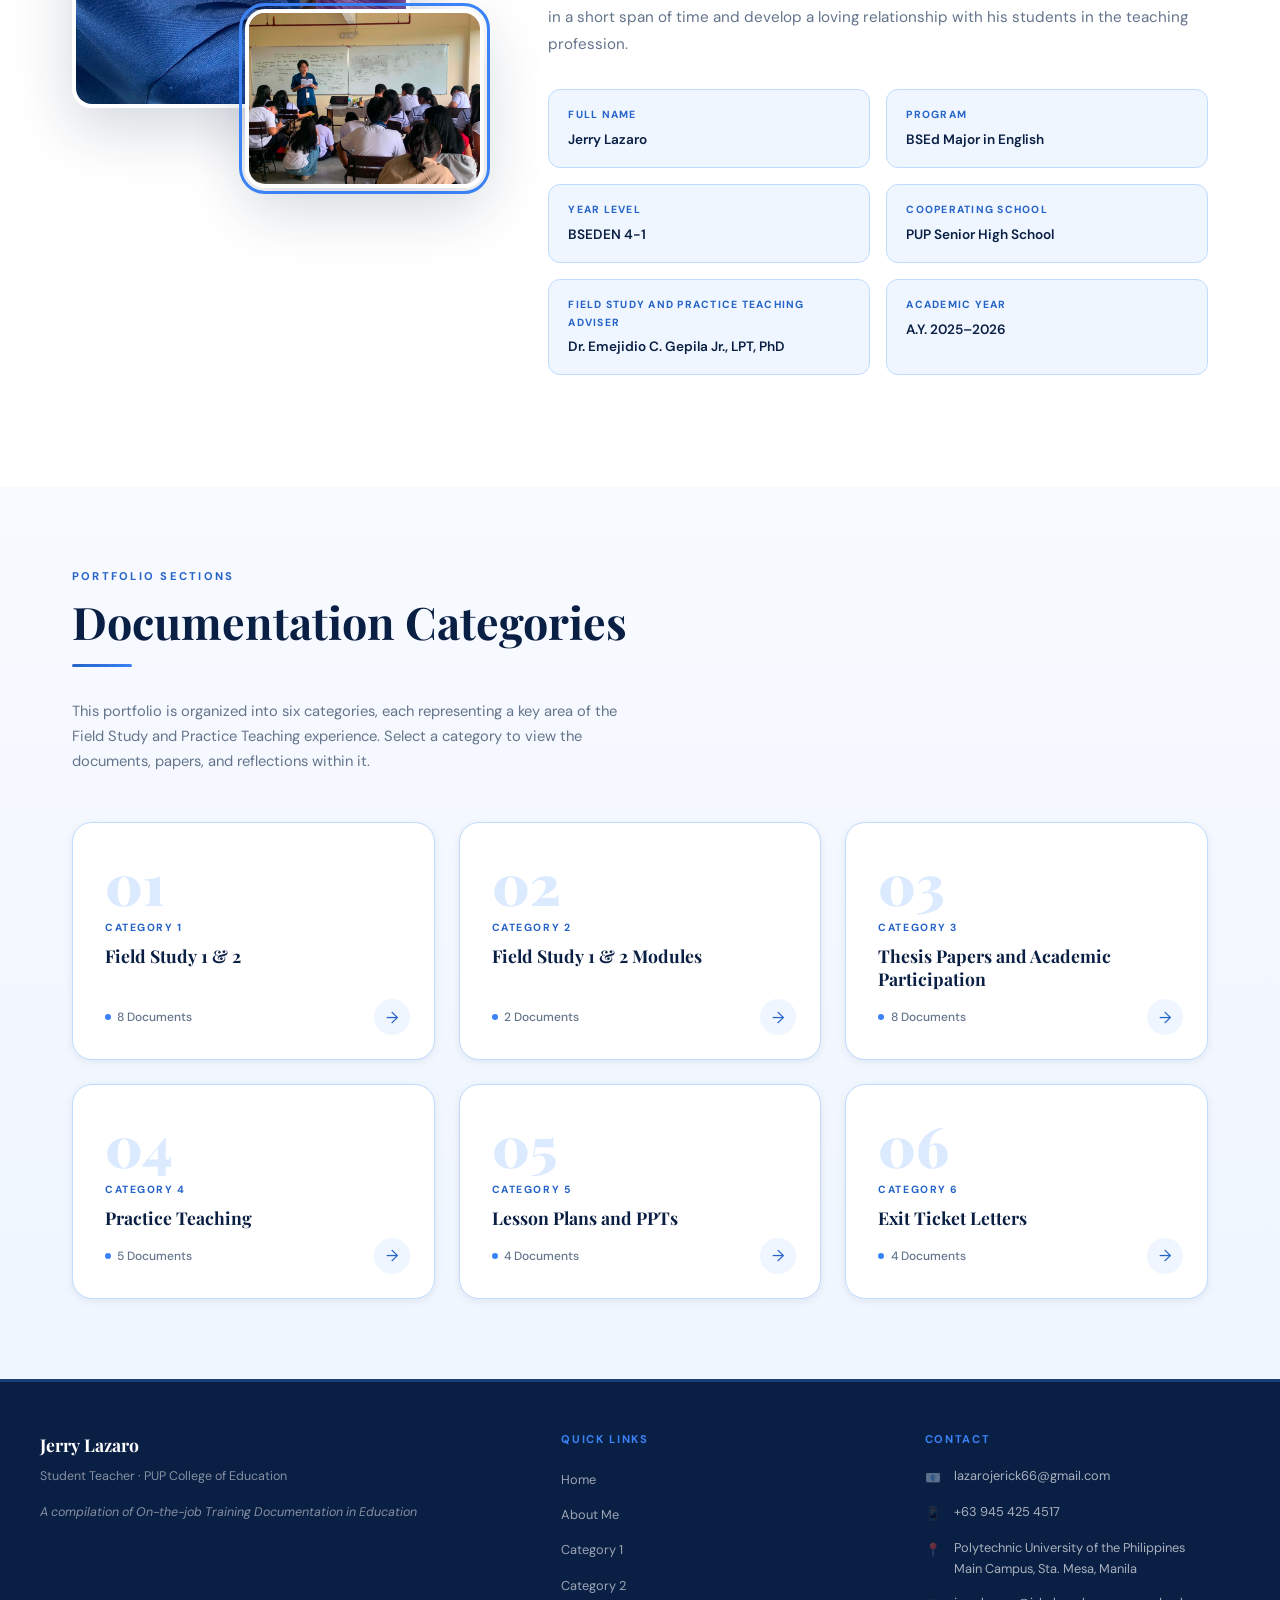
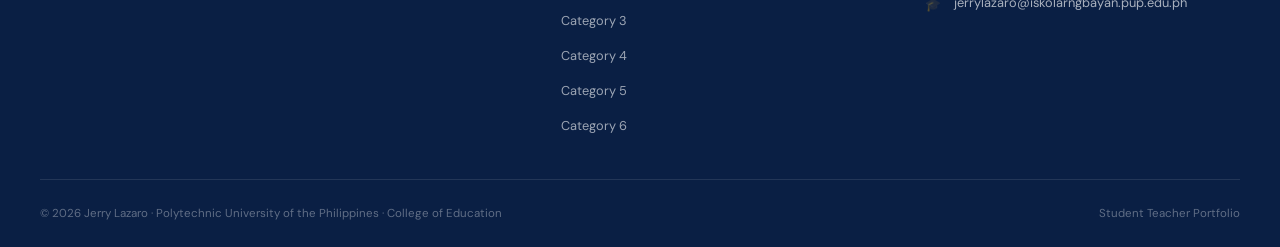
==== commit 86de3cb8: "Update index.html" ====
--- a/index.html
+++ b/index.html
@@ -131,7 +131,7 @@
               <div class="about-info-value">PUP Senior High School</div>
             </div>
             <div class="about-info-item">
-              <div class="about-info-label">Field Study and Practice Adviser</div>
+              <div class="about-info-label">Field Study and Practice Teaching Adviser</div>
               <div class="about-info-value">Dr. Emejidio C. Gepila Jr., LPT, PhD</div>
             </div>
             <div class="about-info-item">
